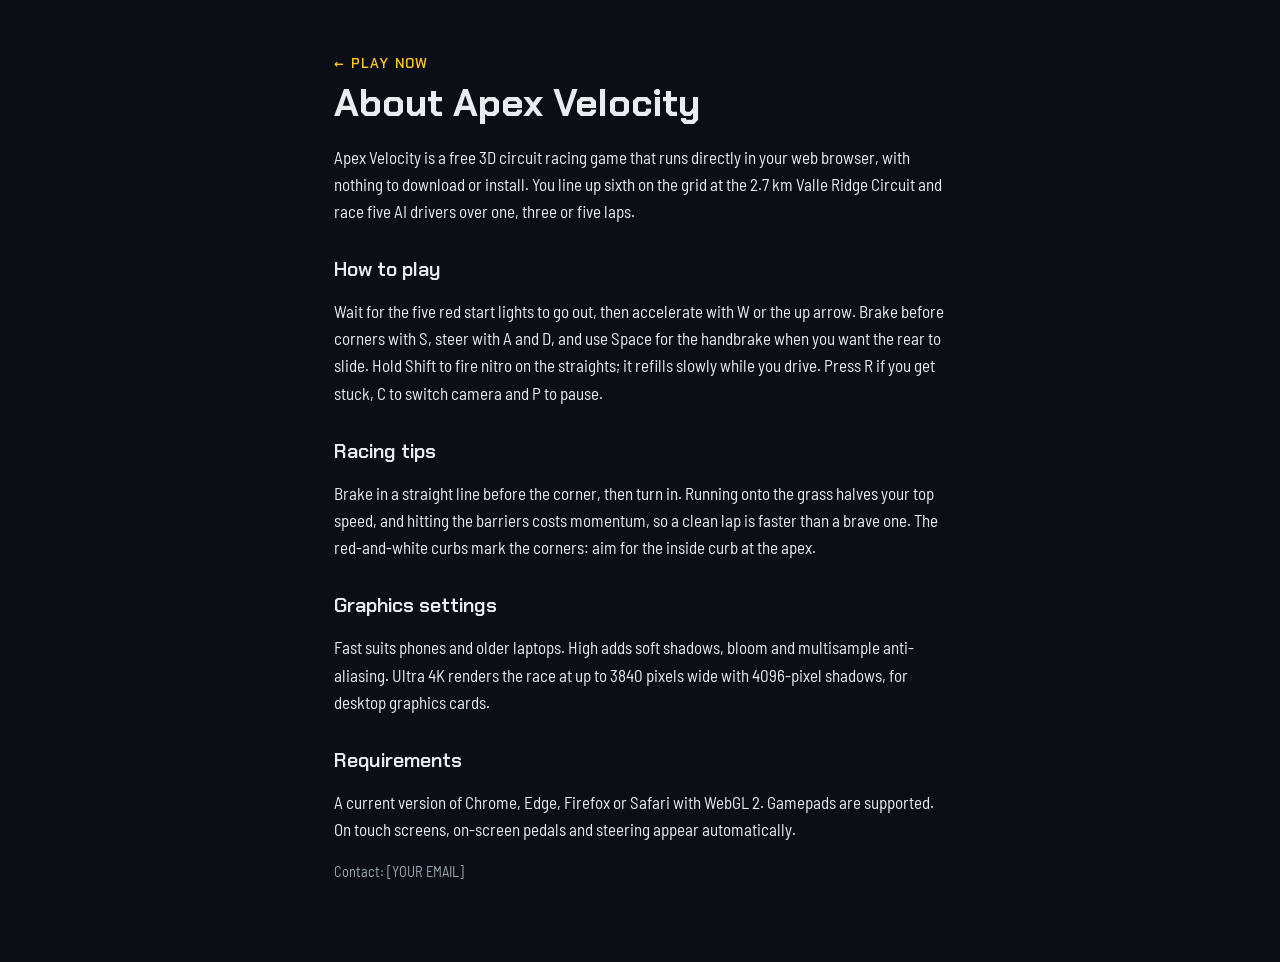
==== about.html @ bb364915 "Add files via upload" ====
<!doctype html>
<html lang="en">
<head>
<meta charset="utf-8"><meta name="viewport" content="width=device-width, initial-scale=1, viewport-fit=cover">
<title>About Apex Velocity — Free 3D Racing Game</title>
<meta name="description" content="Apex Velocity is a free realistic 3D racing game that runs in any modern browser. How to play, controls and system requirements.">
<link rel="icon" href="favicon.svg" type="image/svg+xml">
<link rel="stylesheet" href="https://fonts.googleapis.com/css2?family=Barlow+Semi+Condensed:wght@400;600&family=Chakra+Petch:wght@600;700&display=swap">
<link rel="stylesheet" href="css/page.css">
</head>
<body>
<main>
<a class="back" href="./">← Play now</a>
<h1>About Apex Velocity</h1>
<p>Apex Velocity is a free 3D circuit racing game that runs directly in your web browser, with nothing to download or install. You line up sixth on the grid at the 2.7 km Valle Ridge Circuit and race five AI drivers over one, three or five laps.</p>

<h2>How to play</h2>
<p>Wait for the five red start lights to go out, then accelerate with W or the up arrow. Brake before corners with S, steer with A and D, and use Space for the handbrake when you want the rear to slide. Hold Shift to fire nitro on the straights; it refills slowly while you drive. Press R if you get stuck, C to switch camera and P to pause.</p>

<h2>Racing tips</h2>
<p>Brake in a straight line before the corner, then turn in. Running onto the grass halves your top speed, and hitting the barriers costs momentum, so a clean lap is faster than a brave one. The red-and-white curbs mark the corners: aim for the inside curb at the apex.</p>

<h2>Graphics settings</h2>
<p>Fast suits phones and older laptops. High adds soft shadows, bloom and multisample anti-aliasing. Ultra 4K renders the race at up to 3840 pixels wide with 4096-pixel shadows, for desktop graphics cards.</p>

<h2>Requirements</h2>
<p>A current version of Chrome, Edge, Firefox or Safari with WebGL 2. Gamepads are supported. On touch screens, on-screen pedals and steering appear automatically.</p>

<p class="meta">Contact: [YOUR EMAIL]</p>
</main>
</body>
</html>
---- css/page.css ----
:root { --ink:#0b0f15; --fg:#e9edf2; --muted:#9aa7b4; --accent:#ffc81f; --line:rgba(214,226,240,.14); color-scheme: dark; }
body { margin:0; background:var(--ink); color:var(--fg); font:17px/1.6 'Barlow Semi Condensed', 'Segoe UI', system-ui, sans-serif; }
main { max-width: 68ch; margin: 0 auto; padding-block: 48px 64px; padding-left: max(16px, env(safe-area-inset-left, 0px)); padding-right: max(16px, env(safe-area-inset-right, 0px)); }
h1 { font: 700 2.4rem/1.05 'Chakra Petch', 'Arial Narrow', sans-serif; margin: 8px 0 20px; text-wrap: balance; }
h2 { font: 600 1.25rem/1.2 'Chakra Petch', 'Arial Narrow', sans-serif; margin: 32px 0 8px; }
a { color: var(--accent); }
.back { font: 600 .85rem 'Chakra Petch', sans-serif; letter-spacing: .1em; text-transform: uppercase; text-decoration: none; }
.meta { color: var(--muted); font-size: .9rem; }
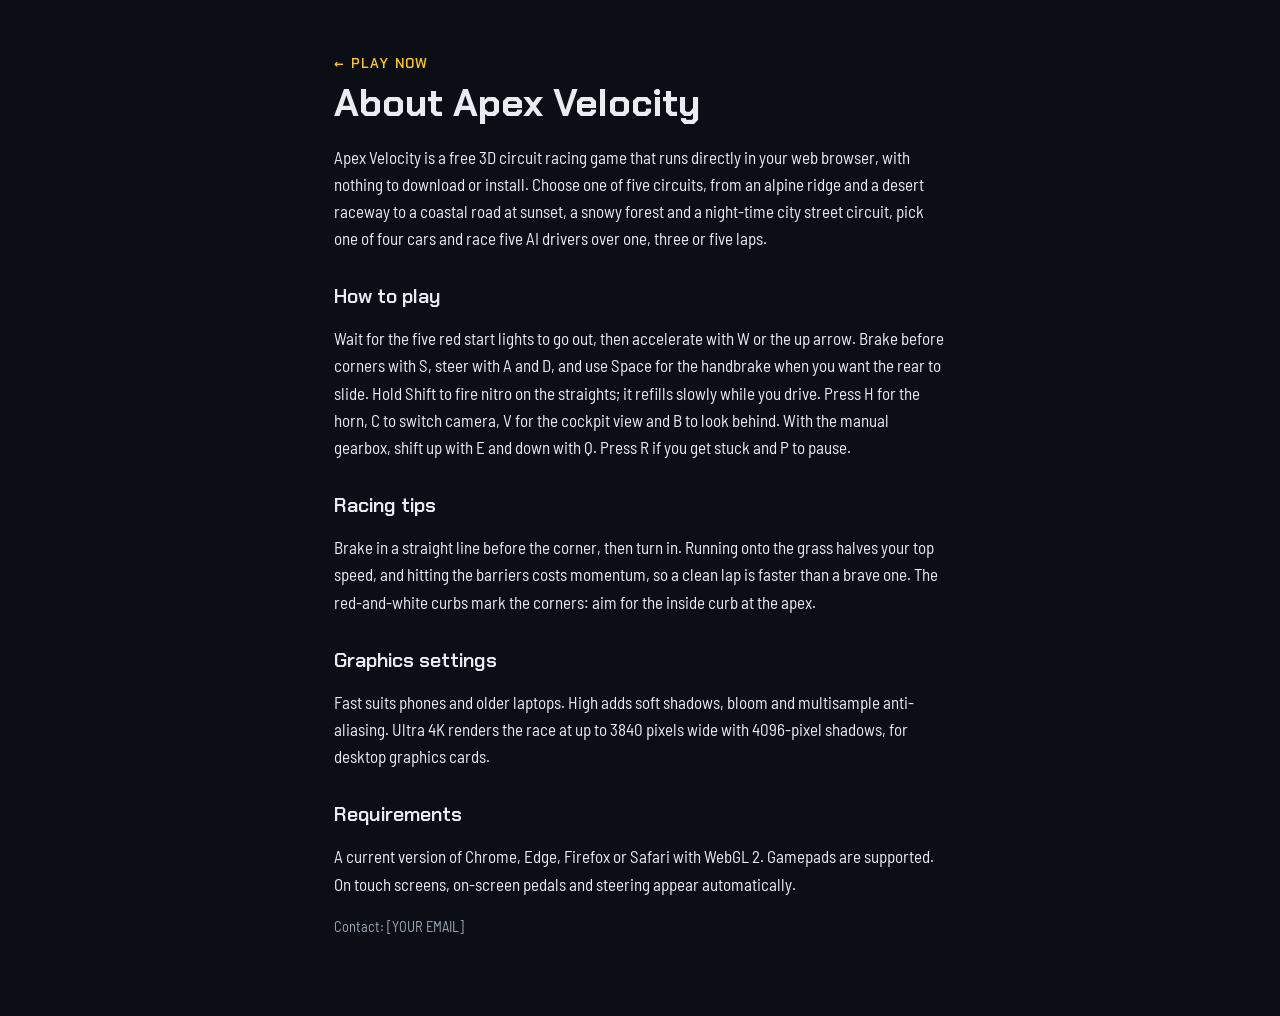
==== commit b24843cd: "Add files via upload" ====
--- a/about.html
+++ b/about.html
@@ -12,10 +12,10 @@
 <main>
 <a class="back" href="./">← Play now</a>
 <h1>About Apex Velocity</h1>
-<p>Apex Velocity is a free 3D circuit racing game that runs directly in your web browser, with nothing to download or install. You line up sixth on the grid at the 2.7 km Valle Ridge Circuit and race five AI drivers over one, three or five laps.</p>
+<p>Apex Velocity is a free 3D circuit racing game that runs directly in your web browser, with nothing to download or install. Choose one of five circuits, from an alpine ridge and a desert raceway to a coastal road at sunset, a snowy forest and a night-time city street circuit, pick one of four cars and race five AI drivers over one, three or five laps.</p>
 
 <h2>How to play</h2>
-<p>Wait for the five red start lights to go out, then accelerate with W or the up arrow. Brake before corners with S, steer with A and D, and use Space for the handbrake when you want the rear to slide. Hold Shift to fire nitro on the straights; it refills slowly while you drive. Press R if you get stuck, C to switch camera and P to pause.</p>
+<p>Wait for the five red start lights to go out, then accelerate with W or the up arrow. Brake before corners with S, steer with A and D, and use Space for the handbrake when you want the rear to slide. Hold Shift to fire nitro on the straights; it refills slowly while you drive. Press H for the horn, C to switch camera, V for the cockpit view and B to look behind. With the manual gearbox, shift up with E and down with Q. Press R if you get stuck and P to pause.</p>
 
 <h2>Racing tips</h2>
 <p>Brake in a straight line before the corner, then turn in. Running onto the grass halves your top speed, and hitting the barriers costs momentum, so a clean lap is faster than a brave one. The red-and-white curbs mark the corners: aim for the inside curb at the apex.</p>
